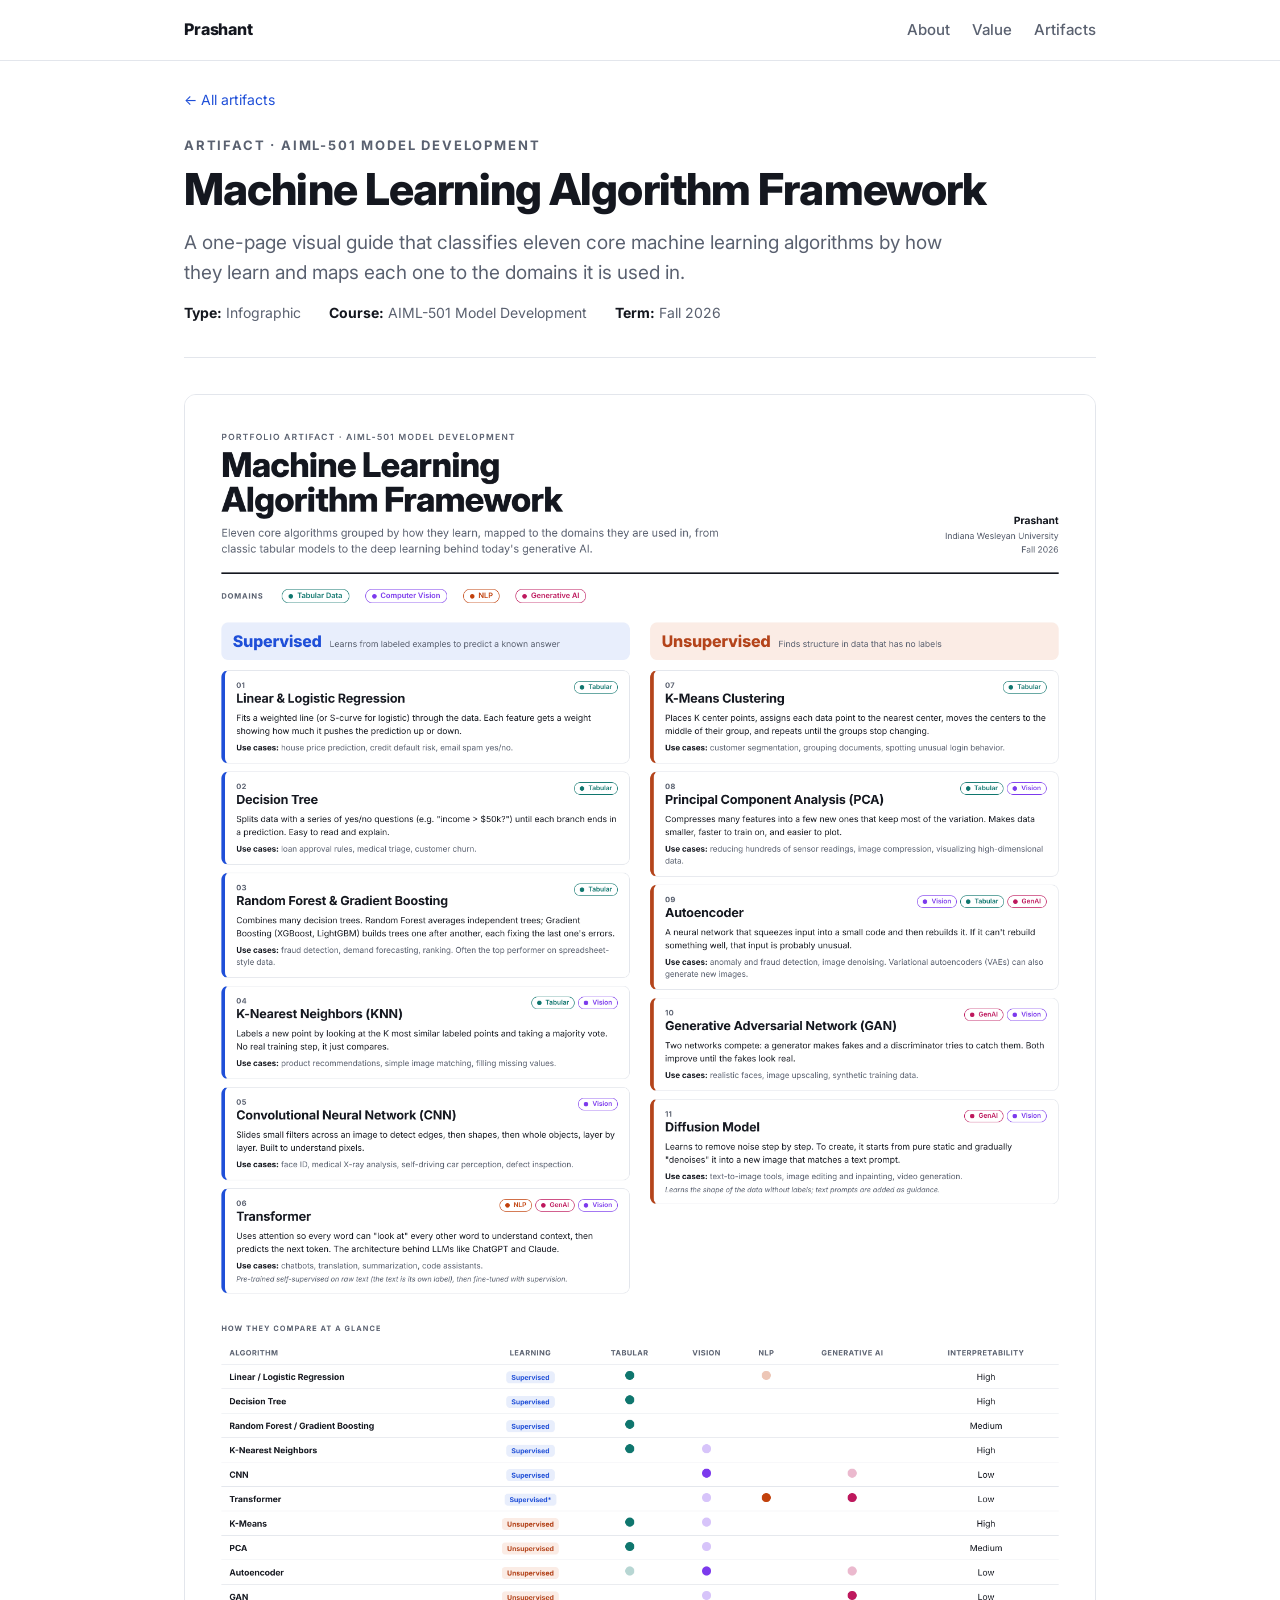
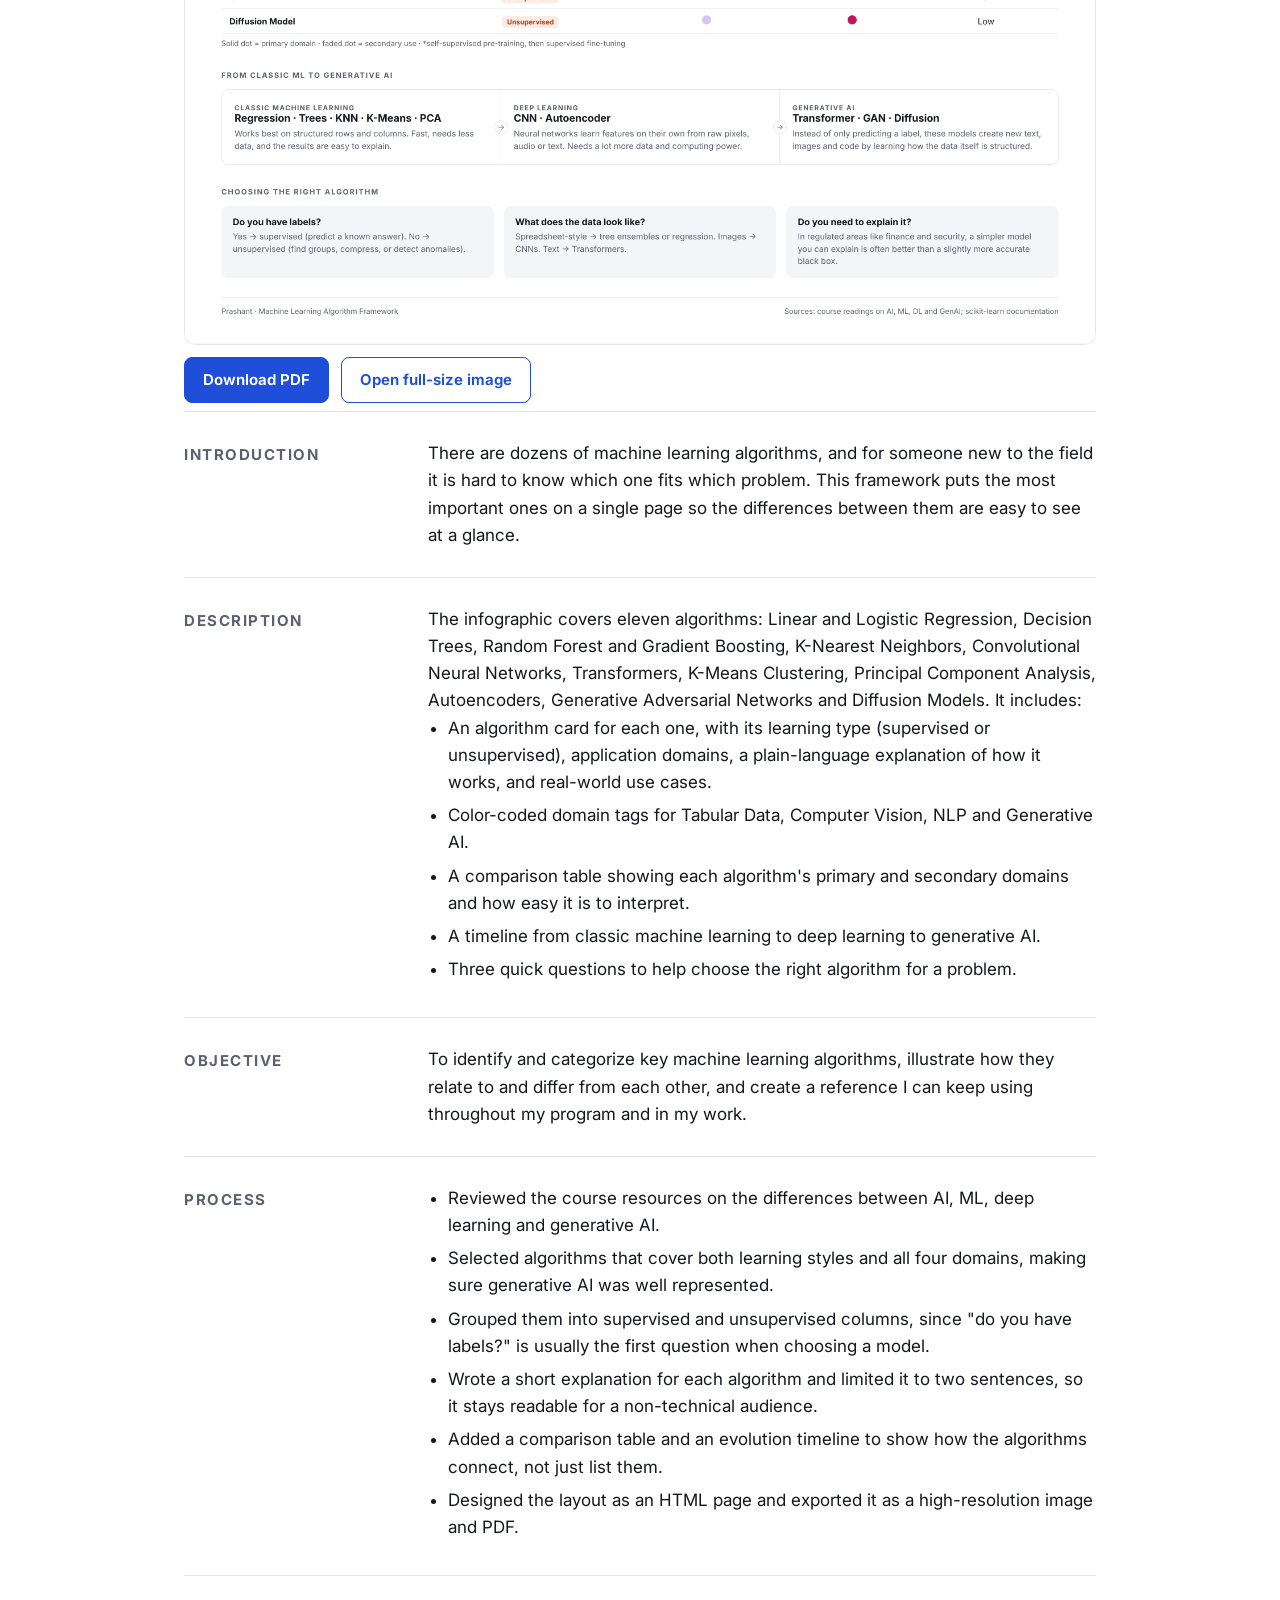
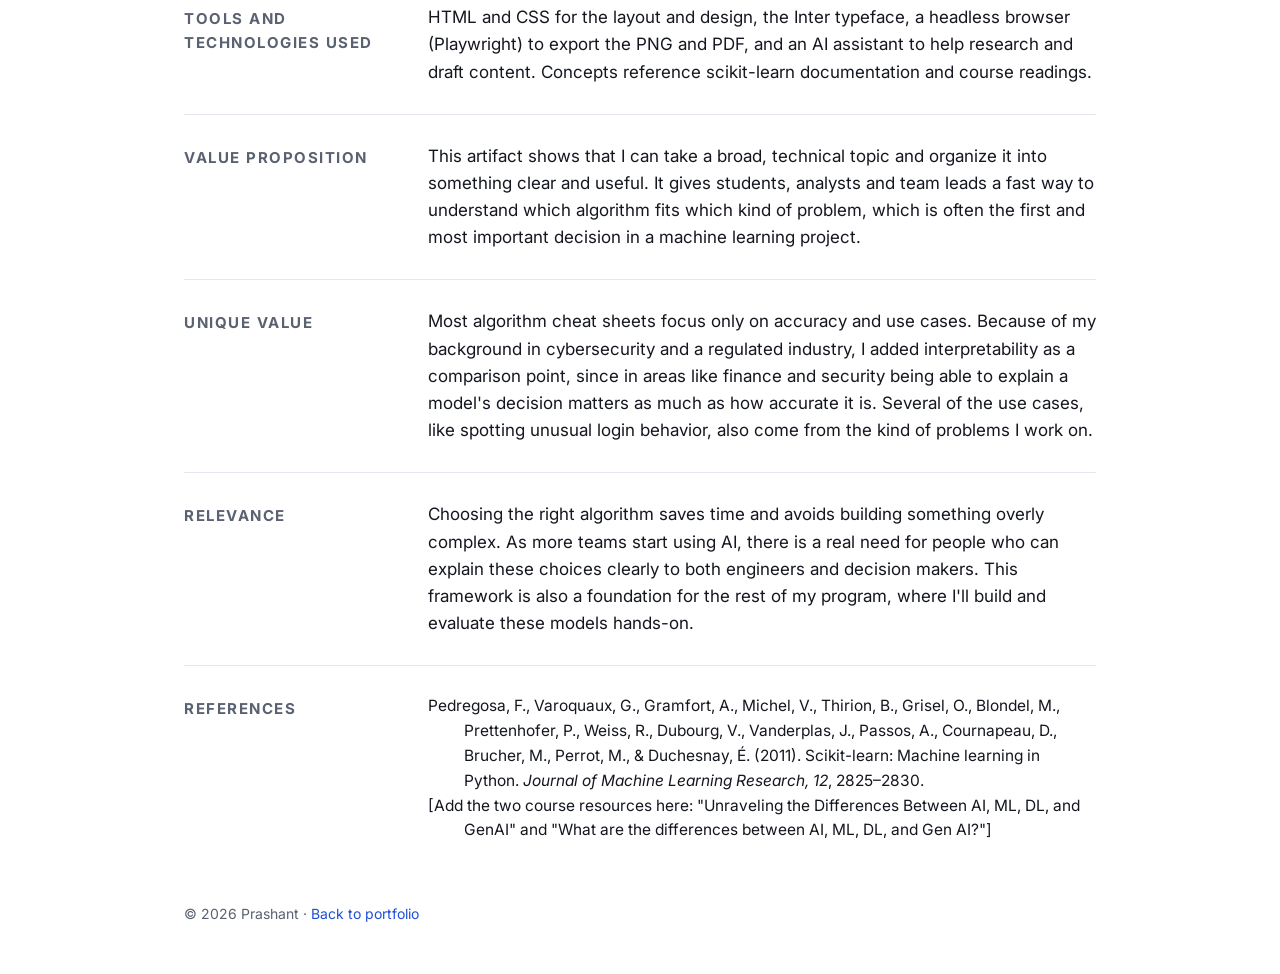
==== artifacts/ml-algorithm-framework.html @ b2ce80b7 "Adding files to portfolio" ====
<!DOCTYPE html>
<html lang="en">
<head>
<meta charset="utf-8">
<meta name="viewport" content="width=device-width, initial-scale=1">
<title>Machine Learning Algorithm Framework | Prashant</title>
<meta name="description" content="A visual framework of eleven machine learning algorithms, their learning type, application domains and real-world use cases.">
<link rel="preconnect" href="https://fonts.googleapis.com">
<link href="https://fonts.googleapis.com/css2?family=Inter:wght@400;500;600;700;800&display=swap" rel="stylesheet">
<link rel="stylesheet" href="../assets/style.css">
</head>
<body>

<nav><div class="wrap">
  <a class="brand" href="../index.html">Prashant</a>
  <ul><li><a href="../index.html#about">About</a></li><li><a href="../index.html#value">Value</a></li><li><a href="../index.html#artifacts">Artifacts</a></li></ul>
</div></nav>

<div class="wrap">
  <p class="crumb"><a href="../index.html#artifacts">← All artifacts</a></p>

  <div class="art-head">
    <div class="kicker">Artifact · AIML-501 Model Development</div>
    <h1>Machine Learning Algorithm Framework</h1>
    <p style="font-size:19px;color:var(--muted);max-width:760px">A one-page visual guide that classifies eleven core machine learning algorithms by how they learn and maps each one to the domains it is used in.</p>
    <div class="facts"><span><b>Type:</b> Infographic</span><span><b>Course:</b> AIML-501 Model Development</span><span><b>Term:</b> Fall 2026</span></div>
  </div>

  <div class="figure"><img src="../assets/ml-algorithm-framework.png" alt="Machine Learning Algorithm Framework infographic showing supervised and unsupervised algorithms, their domains, use cases and a comparison table"></div>
  <div class="actions">
    <a class="btn primary" href="../assets/ml-algorithm-framework.pdf" download>Download PDF</a>
    <a class="btn" href="../assets/ml-algorithm-framework.png" target="_blank" rel="noopener">Open full-size image</a>
  </div>

  <div class="field"><h2>Introduction</h2><div>
    <p>There are dozens of machine learning algorithms, and for someone new to the field it is hard to know which one fits which problem. This framework puts the most important ones on a single page so the differences between them are easy to see at a glance.</p>
  </div></div>

  <div class="field"><h2>Description</h2><div>
    <p>The infographic covers eleven algorithms: Linear and Logistic Regression, Decision Trees, Random Forest and Gradient Boosting, K-Nearest Neighbors, Convolutional Neural Networks, Transformers, K-Means Clustering, Principal Component Analysis, Autoencoders, Generative Adversarial Networks and Diffusion Models. It includes:</p>
    <ul>
      <li>An algorithm card for each one, with its learning type (supervised or unsupervised), application domains, a plain-language explanation of how it works, and real-world use cases.</li>
      <li>Color-coded domain tags for Tabular Data, Computer Vision, NLP and Generative AI.</li>
      <li>A comparison table showing each algorithm's primary and secondary domains and how easy it is to interpret.</li>
      <li>A timeline from classic machine learning to deep learning to generative AI.</li>
      <li>Three quick questions to help choose the right algorithm for a problem.</li>
    </ul>
  </div></div>

  <div class="field"><h2>Objective</h2><div>
    <p>To identify and categorize key machine learning algorithms, illustrate how they relate to and differ from each other, and create a reference I can keep using throughout my program and in my work.</p>
  </div></div>

  <div class="field"><h2>Process</h2><div>
    <ul>
      <li>Reviewed the course resources on the differences between AI, ML, deep learning and generative AI.</li>
      <li>Selected algorithms that cover both learning styles and all four domains, making sure generative AI was well represented.</li>
      <li>Grouped them into supervised and unsupervised columns, since "do you have labels?" is usually the first question when choosing a model.</li>
      <li>Wrote a short explanation for each algorithm and limited it to two sentences, so it stays readable for a non-technical audience.</li>
      <li>Added a comparison table and an evolution timeline to show how the algorithms connect, not just list them.</li>
      <li>Designed the layout as an HTML page and exported it as a high-resolution image and PDF.</li>
    </ul>
  </div></div>

  <div class="field"><h2>Tools and Technologies Used</h2><div>
    <p>HTML and CSS for the layout and design, the Inter typeface, a headless browser (Playwright) to export the PNG and PDF, and an AI assistant to help research and draft content. Concepts reference scikit-learn documentation and course readings.</p>
  </div></div>

  <div class="field"><h2>Value Proposition</h2><div>
    <p>This artifact shows that I can take a broad, technical topic and organize it into something clear and useful. It gives students, analysts and team leads a fast way to understand which algorithm fits which kind of problem, which is often the first and most important decision in a machine learning project.</p>
  </div></div>

  <div class="field"><h2>Unique Value</h2><div>
    <p>Most algorithm cheat sheets focus only on accuracy and use cases. Because of my background in cybersecurity and a regulated industry, I added interpretability as a comparison point, since in areas like finance and security being able to explain a model's decision matters as much as how accurate it is. Several of the use cases, like spotting unusual login behavior, also come from the kind of problems I work on.</p>
  </div></div>

  <div class="field"><h2>Relevance</h2><div>
    <p>Choosing the right algorithm saves time and avoids building something overly complex. As more teams start using AI, there is a real need for people who can explain these choices clearly to both engineers and decision makers. This framework is also a foundation for the rest of my program, where I'll build and evaluate these models hands-on.</p>
  </div></div>

  <div class="field refs"><h2>References</h2><div>
    <p>Pedregosa, F., Varoquaux, G., Gramfort, A., Michel, V., Thirion, B., Grisel, O., Blondel, M., Prettenhofer, P., Weiss, R., Dubourg, V., Vanderplas, J., Passos, A., Cournapeau, D., Brucher, M., Perrot, M., &amp; Duchesnay, É. (2011). Scikit-learn: Machine learning in Python. <i>Journal of Machine Learning Research, 12</i>, 2825–2830.</p>
    <p>[Add the two course resources here: "Unraveling the Differences Between AI, ML, DL, and GenAI" and "What are the differences between AI, ML, DL, and Gen AI?"]</p>
  </div></div>
</div>

<footer><div class="wrap">© 2026 Prashant · <a href="../index.html">Back to portfolio</a></div></footer>
</body>
</html>
---- assets/style.css ----
:root{
  --ink:#14171f; --muted:#5a6170; --line:#e3e6ec; --paper:#ffffff; --bg:#f6f7f9;
  --accent:#1f4fd8; --accent-soft:#e8eefc;
}
*{box-sizing:border-box;margin:0;padding:0}
html{-webkit-text-size-adjust:100%}
body{font-family:Inter,system-ui,-apple-system,"Segoe UI",Arial,sans-serif;background:var(--paper);color:var(--ink);line-height:1.6;-webkit-font-smoothing:antialiased}
a{color:var(--accent);text-decoration:none}
a:hover{text-decoration:underline}
.wrap{max-width:960px;margin:0 auto;padding:0 24px}

nav{border-bottom:1px solid var(--line);background:#fff;position:sticky;top:0;z-index:10}
nav .wrap{display:flex;justify-content:space-between;align-items:center;height:60px}
nav .brand{font-weight:800;color:var(--ink);letter-spacing:-.01em}
nav ul{display:flex;gap:22px;list-style:none;font-size:15px}
nav ul a{color:var(--muted);font-weight:500}

.hero{padding:72px 0 48px;border-bottom:1px solid var(--line)}
.kicker{font-size:13px;letter-spacing:.14em;text-transform:uppercase;color:var(--muted);font-weight:700}
.hero h1{font-size:52px;line-height:1.05;font-weight:800;letter-spacing:-.025em;margin:12px 0 16px}
.hero p.lead{font-size:20px;color:var(--muted);max-width:720px}
.tags{display:flex;flex-wrap:wrap;gap:8px;margin-top:24px}
.tags span{font-size:13px;font-weight:600;padding:6px 12px;border-radius:999px;background:var(--bg);color:var(--ink)}

section{padding:56px 0;border-bottom:1px solid var(--line)}
section h2{font-size:30px;font-weight:800;letter-spacing:-.015em;margin-bottom:18px}
section p{font-size:17px;margin-bottom:14px;max-width:760px}
.vp{background:var(--accent-soft);border-left:5px solid var(--accent);border-radius:10px;padding:24px 28px;font-size:19px;line-height:1.55;max-width:820px}
.pillars{display:grid;grid-template-columns:repeat(3,1fr);gap:16px;margin-top:22px}
.pillar{background:var(--bg);border-radius:10px;padding:18px 20px}
.pillar h3{font-size:16px;font-weight:750;margin-bottom:6px}
.pillar p{font-size:15px;color:var(--muted);margin:0}

.cards{display:grid;grid-template-columns:repeat(2,1fr);gap:20px;margin-top:8px}
.card{border:1px solid var(--line);border-radius:12px;overflow:hidden;display:flex;flex-direction:column;color:var(--ink)}
.card:hover{text-decoration:none;border-color:#c9cfdb;box-shadow:0 4px 18px rgba(20,23,31,.06)}
.card img{width:100%;height:220px;object-fit:cover;object-position:top;border-bottom:1px solid var(--line)}
.card .body{padding:18px 20px}
.card .meta{font-size:12px;letter-spacing:.1em;text-transform:uppercase;color:var(--muted);font-weight:700}
.card h3{font-size:20px;font-weight:750;margin:4px 0 6px}
.card p{font-size:15px;color:var(--muted);margin:0}
.card.soon{border-style:dashed;justify-content:center;align-items:center;min-height:200px;color:var(--muted);font-size:15px;text-align:center;padding:20px}

footer{padding:32px 0 48px;font-size:14px;color:var(--muted)}

/* artifact page */
.crumb{font-size:14px;margin:28px 0 0}
.art-head{padding:24px 0 32px;border-bottom:1px solid var(--line)}
.art-head h1{font-size:44px;line-height:1.08;font-weight:800;letter-spacing:-.02em;margin:10px 0 14px}
.facts{display:flex;flex-wrap:wrap;gap:10px 28px;font-size:14px;color:var(--muted);margin-top:14px}
.facts b{color:var(--ink)}
.figure{margin:36px 0 12px;border:1px solid var(--line);border-radius:12px;overflow:hidden}
.figure img{width:100%;display:block}
.actions{display:flex;gap:12px;flex-wrap:wrap;margin-bottom:8px}
.btn{display:inline-block;font-size:15px;font-weight:650;padding:10px 18px;border-radius:8px;border:1.5px solid var(--accent);color:var(--accent)}
.btn.primary{background:var(--accent);color:#fff}
.btn:hover{text-decoration:none;opacity:.9}
.field{padding:28px 0;border-top:1px solid var(--line);display:grid;grid-template-columns:220px 1fr;gap:24px}
.field h2{font-size:15px;letter-spacing:.1em;text-transform:uppercase;color:var(--muted);font-weight:700;margin:3px 0 0}
.field p,.field li{font-size:17px;max-width:none}
.field ul{padding-left:20px}
.field li{margin-bottom:6px}
.refs p{padding-left:36px;text-indent:-36px;font-size:15.5px}

@media (max-width:760px){
  .hero h1{font-size:38px}
  .art-head h1{font-size:32px}
  .pillars,.cards{grid-template-columns:1fr}
  .field{grid-template-columns:1fr;gap:8px}
  nav ul{gap:14px;font-size:14px}
}
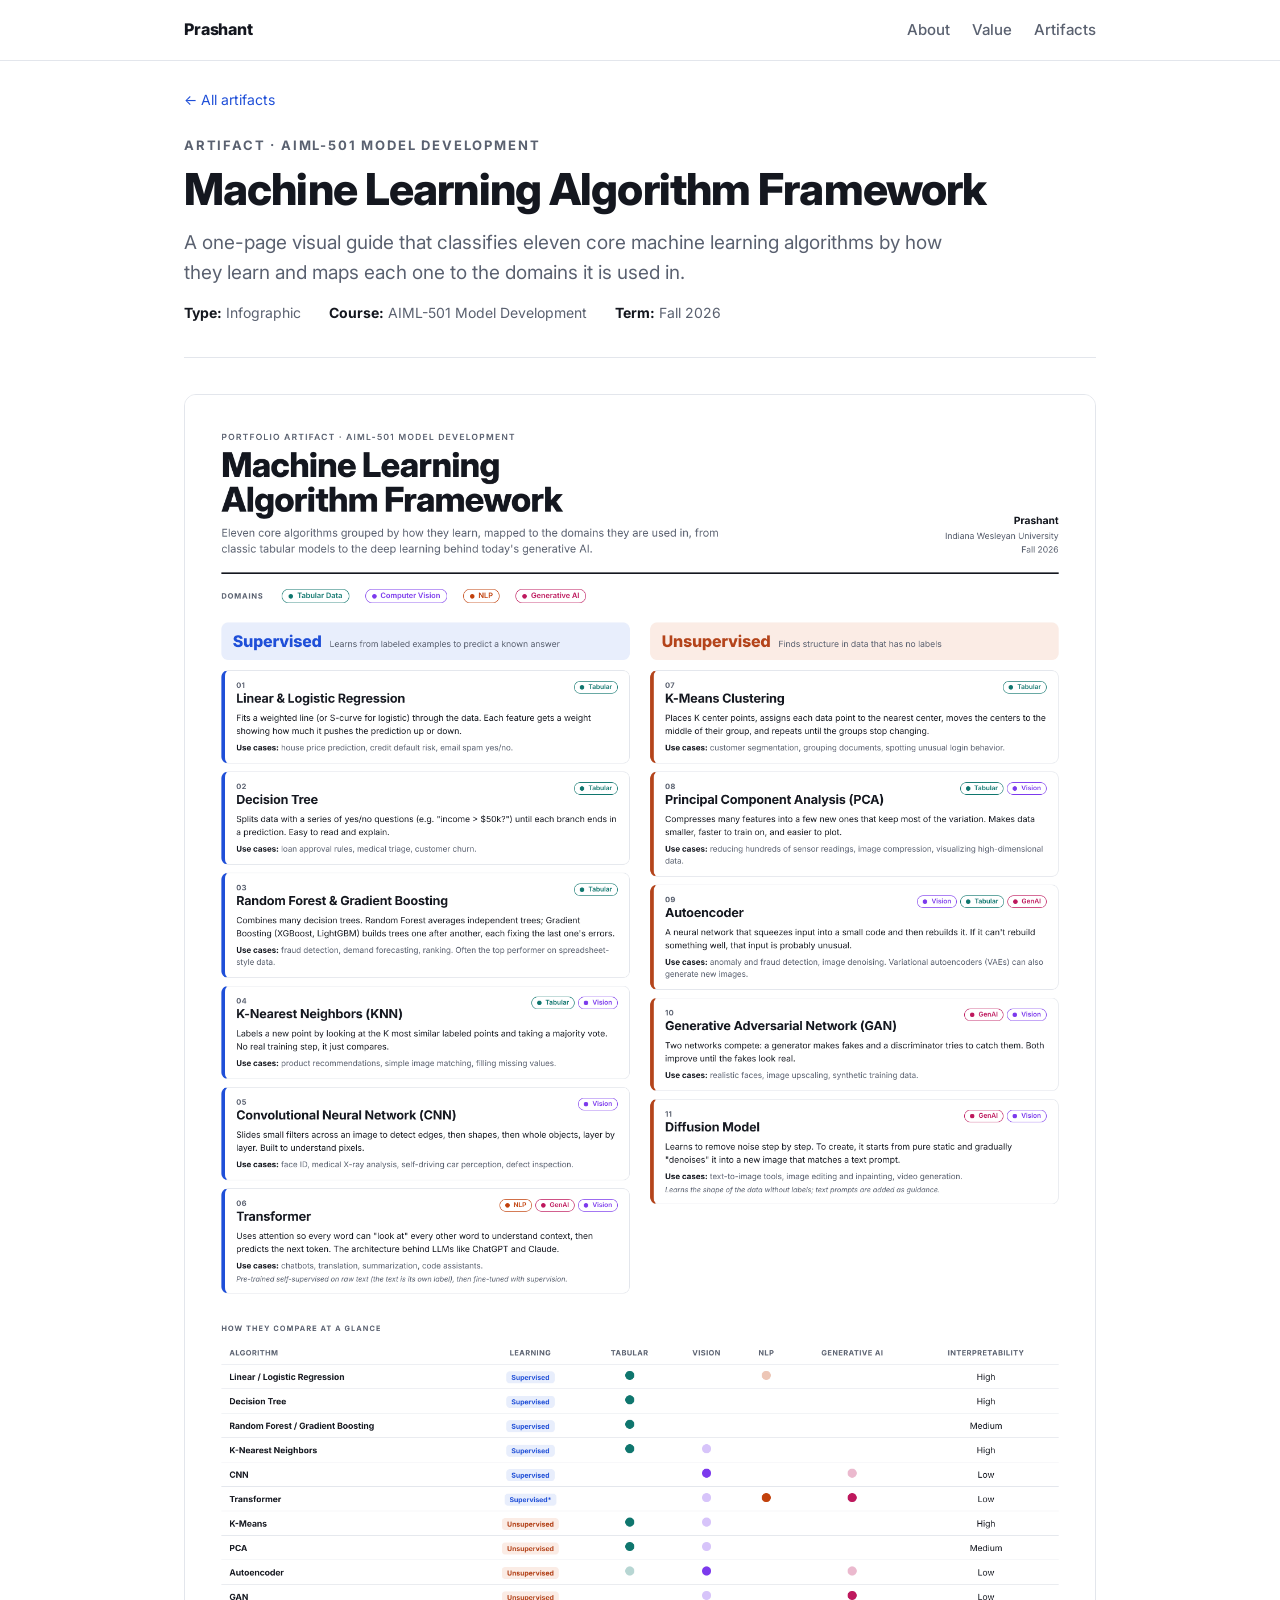
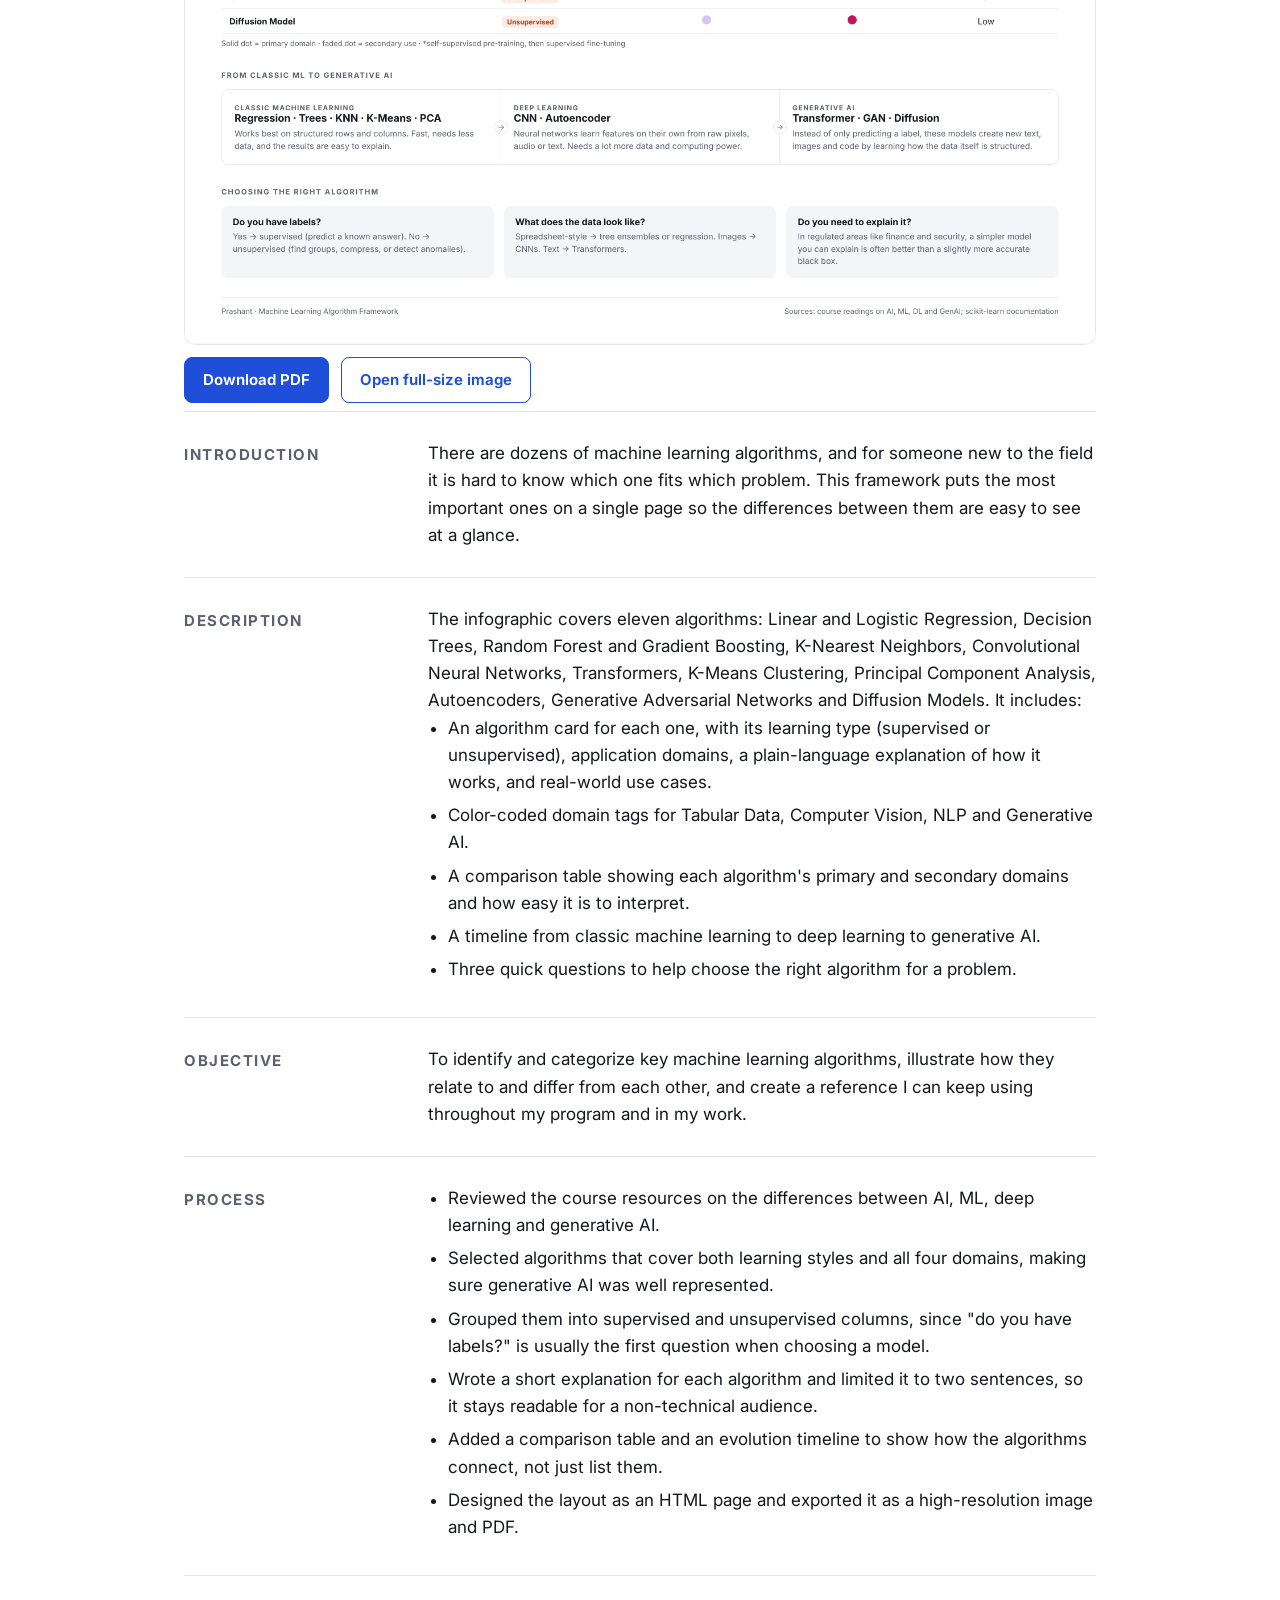
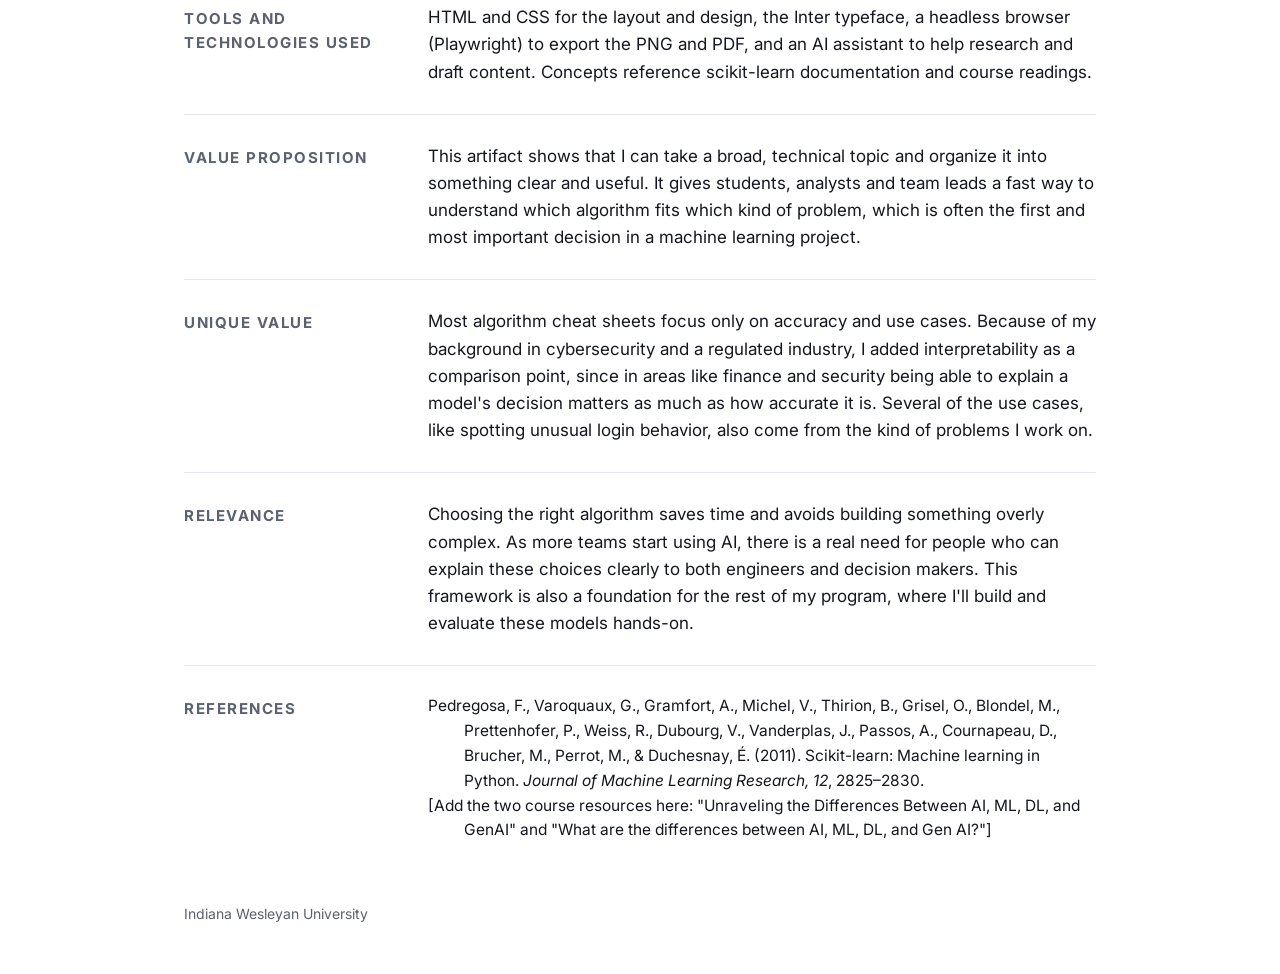
==== commit 4ac29d78: "Fixing the footer" ====
--- a/artifacts/ml-algorithm-framework.html
+++ b/artifacts/ml-algorithm-framework.html
@@ -84,6 +84,6 @@
   </div></div>
 </div>
 
-<footer><div class="wrap">© 2026 Prashant · <a href="../index.html">Back to portfolio</a></div></footer>
+<footer><div class="wrap">Indiana Wesleyan University</div></footer>
 </body>
 </html>
